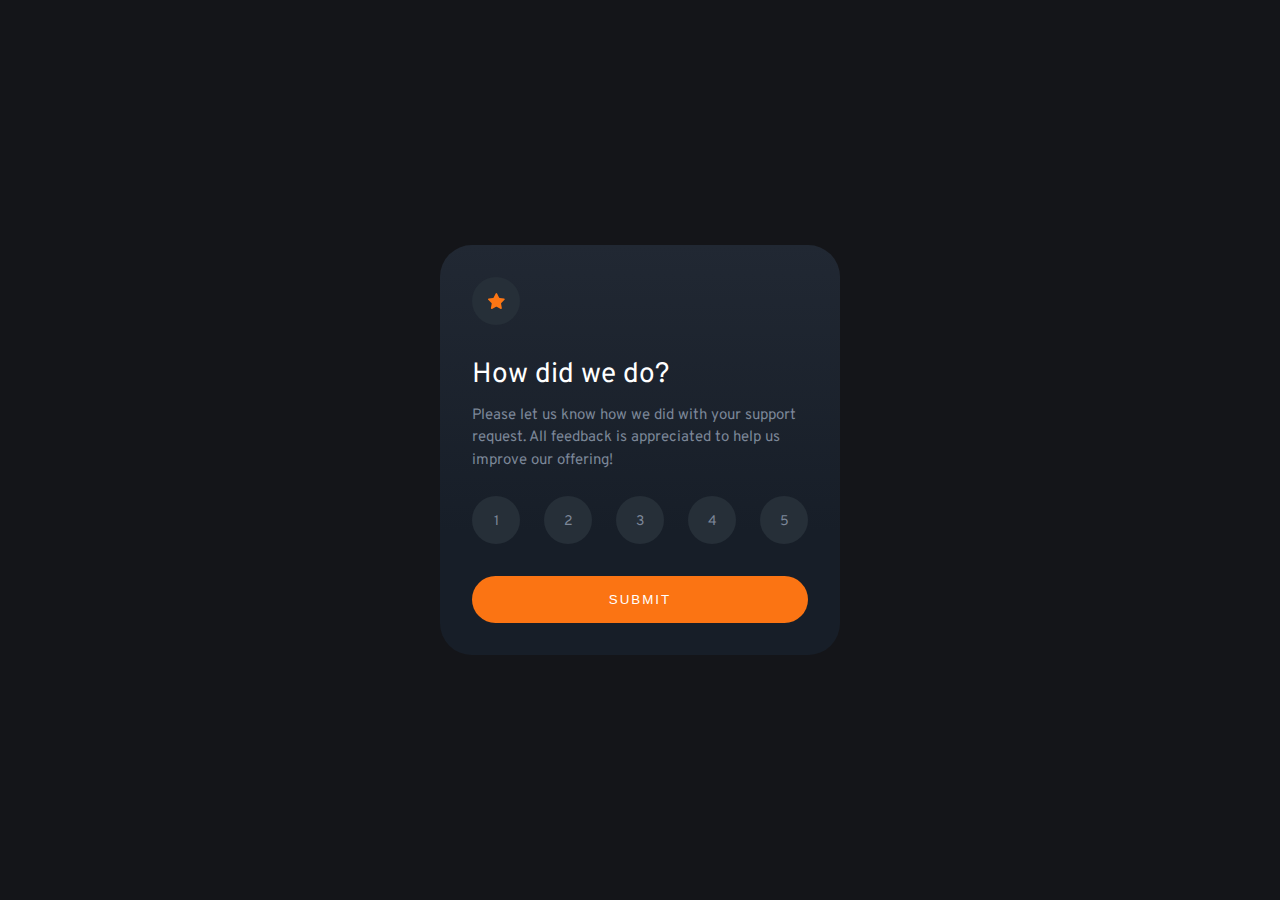
==== index.html @ 4e581e81 "init commit" ====
<!DOCTYPE html>
<html lang="en">
  <head>
    <meta charset="UTF-8" />
    <meta name="viewport" content="width=device-width, initial-scale=1.0" />
    <!-- displays site properly based on user's device -->

    <link
      rel="icon"
      type="image/png"
      sizes="32x32"
      href="./images/favicon-32x32.png"
    />
    <link href="styles.css" rel="stylesheet" />
    <link rel="preconnect" href="https://fonts.googleapis.com" />
    <link rel="preconnect" href="https://fonts.gstatic.com" crossorigin />

    <title>Frontend Mentor | Interactive rating component</title>
  </head>
  <body>
    <main>
      <div class="card">
        <span class="circle-background">
          <img src="./images/icon-star.svg" alt="Star Icon" />
        </span>
        <h1>How did we do?</h1>
        <p>
          Please let us know how we did with your support request. All feedback
          is appreciated to help us improve our offering!
        </p>
        <form class="rating-form" action="success.html">
          <fieldset class="rating-container">
            <input type="radio" id="rating-1" name="rating" value="1" />
            <label for="rating-1" class="circle-background">1</label>
            <input type="radio" id="rating-2" name="rating" value="2" />
            <label for="rating-2" class="circle-background">2</label>
            <input type="radio" id="rating-3" name="rating" value="3" />
            <label for="rating-3" class="circle-background">3</label>
            <input type="radio" id="rating-4" name="rating" value="4" />
            <label for="rating-4" class="circle-background">4</label>
            <input type="radio" id="rating-5" name="rating" value="5" />
            <label for="rating-5" class="circle-background">5</label>
          </fieldset>
          <input class="button-submit" type="submit" value="Submit" />
        </form>
      </div>
    </main>
  </body>
</html>
---- styles.css ----
@import url('https://fonts.googleapis.com/css2?family=Overpass:wght@400;700&display=swap');

* {
    margin: 0;
    padding: 0;
    box-sizing: border-box;
}

:root {
    --colorPrimary: hsl(25, 97%, 53%);
    --colorSecondary-700: hsl(213, 19%, 18%);
    --colorNeutral-500: hsl(216, 12%, 54%);
}

html {
    font-size: 16px;
}

body {
    font-family: 'Overpass', sans-serif;
    background-color: #141519;
}

main {
    display: flex;
    align-items: center;
    min-height: 100vh;
}

.card {
    background: linear-gradient(0deg, #171e28 30%, #212833 100%);
    padding: 2rem 1.5rem 2.25rem;
    border-radius: 1rem;
    width: 22rem;
    margin: auto;
}

.card-success {
    text-align: center;
}

.card .circle-background {
    background-color: #262f38;
    width: 2.5rem;
    height: 2.5rem;
    display: flex;
    align-items: center;
    justify-content: center;
    border-radius: 50%;
    color: var(--colorNeutral-500);
}

.card h1 {
    color: #fff;
    font-size: 1.5rem;
    font-weight: 400;
    margin: 1rem 0;
}

.card p {
    font-size: 0.9375rem;
    color: var(--colorNeutral-500);
    line-height: 1.5;
    display: block;
}

.rating-form fieldset {
    display: flex;
    align-items: center;
    justify-content: space-between;
    border: 0;
    margin: 1.5rem 0;
}

.rating-form input[type="radio"] {
    appearance: none;
    -moz-appearance: none;
    -webkit-appearance: none;
    display: none;
}

.rating-form input[type="radio"]:checked + label {
    background-color: var(--colorNeutral-500);
    color: #fff;
}

.rating-form input[type="radio"] + label {
    cursor: pointer;
    line-height: 1;
    font-size: 14px;
	padding: 1.25rem 1rem 1rem;
}

.rating-form label:hover {
    background-color: var(--colorPrimary);
    color: #fff;
}

.rating-form .button-submit {
    background-color: var(--colorPrimary);
    padding: 1rem;
    border-radius: 9999px;
    width: 100%;
    display: block;
    color: #fff;
    font-weight: 400;
    border: 0;
    letter-spacing: 2px;
    text-transform: uppercase;
    cursor: pointer;
}

.rating-form .button-submit:hover {
    background-color: #fff;
    color: var(--colorPrimary);
}

.rating-pill {
    color: var(--colorPrimary);
    padding: 0.65rem 1rem 0.4rem;
    border-radius: 9999px;
    line-height: 1.1;
    background-color: var(--colorSecondary-700);
    margin: 1rem 0;
    font-size: 0.875rem;
    display: inline-block;
}

@media screen and (min-width: 48em) {
    .card {
        width: 25rem;
        padding: 2rem;
        border-radius: 2rem;
    }

    .card h1 {
        font-size: 1.75rem;
        margin: 1rem 0 0.75rem;
    }

    .card .circle-background + h1 {
        margin-top: 2rem;
    }

    .card img {
        display: inline-block;
        margin: 1rem 0;
    }
    
    .card .circle-background {
        width: 3rem;
        height: 3rem;
    }

    .rating-form .button-submit {
        margin-top: 2rem;
    }

    .card p {
        margin-bottom: 1.5rem;
    }
}
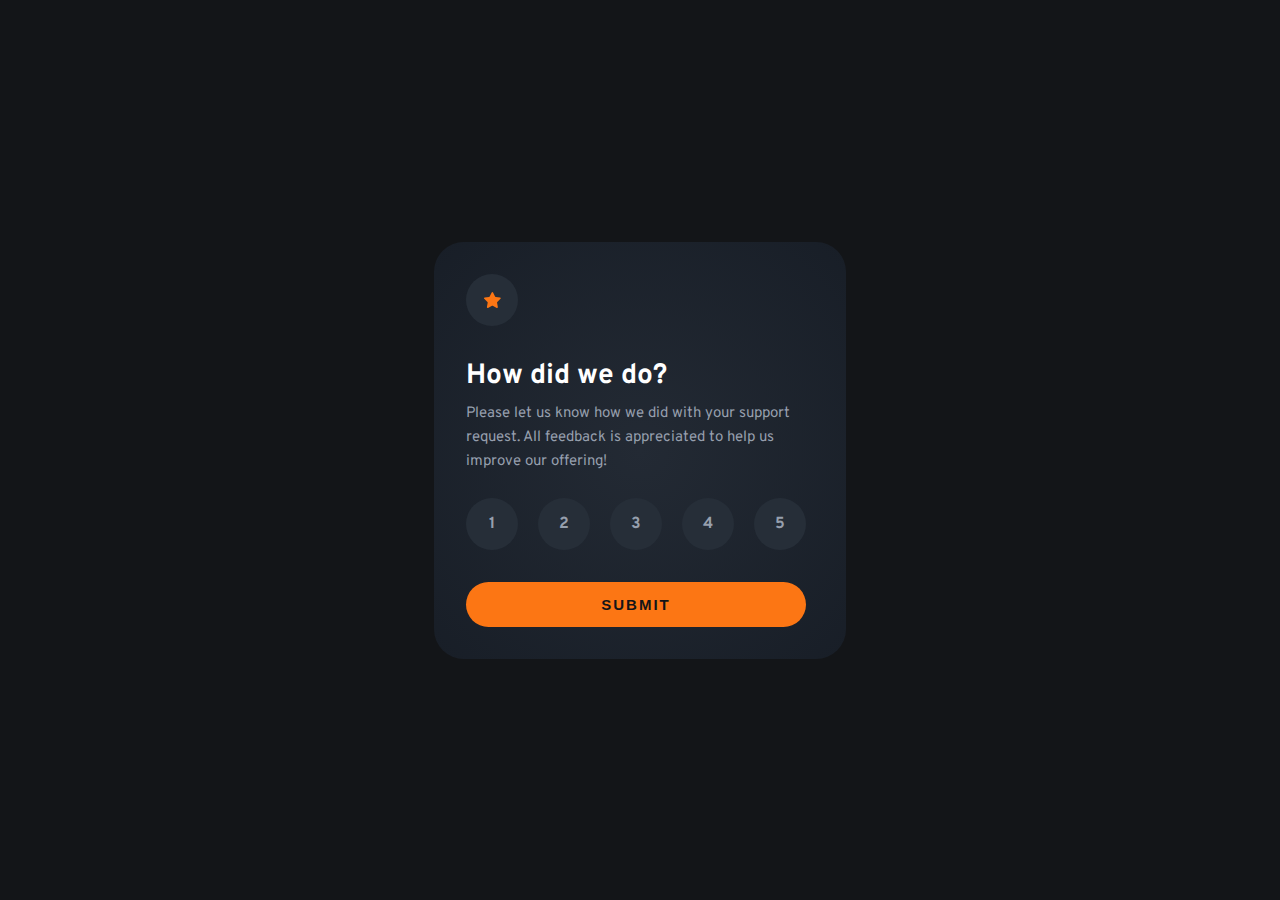
==== commit 7215246d: "Improve accessibility" ====
--- a/index.html
+++ b/index.html
@@ -1,49 +1,48 @@
 <!DOCTYPE html>
 <html lang="en">
-  <head>
-    <meta charset="UTF-8" />
-    <meta name="viewport" content="width=device-width, initial-scale=1.0" />
-    <!-- displays site properly based on user's device -->
-
+<head>
+    <meta charset="UTF-8"/>
+    <meta name="viewport" content="width=device-width, initial-scale=1.0"/>
     <link
-      rel="icon"
-      type="image/png"
-      sizes="32x32"
-      href="./images/favicon-32x32.png"
+            rel="icon"
+            type="image/png"
+            sizes="32x32"
+            href="./images/favicon-32x32.png"
     />
-    <link href="styles.css" rel="stylesheet" />
-    <link rel="preconnect" href="https://fonts.googleapis.com" />
-    <link rel="preconnect" href="https://fonts.gstatic.com" crossorigin />
+    <link href="styles.css" rel="stylesheet"/>
+    <link rel="preconnect" href="https://fonts.googleapis.com"/>
+    <link rel="preconnect" href="https://fonts.gstatic.com" crossorigin/>
 
     <title>Frontend Mentor | Interactive rating component</title>
-  </head>
-  <body>
-    <main>
-      <div class="card">
+</head>
+<body>
+<main>
+    <div class="card">
         <span class="circle-background">
-          <img src="./images/icon-star.svg" alt="Star Icon" />
+          <img src="./images/icon-star.svg" alt="Star Icon"/>
         </span>
-        <h1>How did we do?</h1>
-        <p>
-          Please let us know how we did with your support request. All feedback
-          is appreciated to help us improve our offering!
+        <h1 class="headline">How did we do?</h1>
+        <p class="text-content">
+            Please let us know how we did with your support request. All feedback
+            is appreciated to help us improve our offering!
         </p>
         <form class="rating-form" action="success.html">
-          <fieldset class="rating-container">
-            <input type="radio" id="rating-1" name="rating" value="1" />
-            <label for="rating-1" class="circle-background">1</label>
-            <input type="radio" id="rating-2" name="rating" value="2" />
-            <label for="rating-2" class="circle-background">2</label>
-            <input type="radio" id="rating-3" name="rating" value="3" />
-            <label for="rating-3" class="circle-background">3</label>
-            <input type="radio" id="rating-4" name="rating" value="4" />
-            <label for="rating-4" class="circle-background">4</label>
-            <input type="radio" id="rating-5" name="rating" value="5" />
-            <label for="rating-5" class="circle-background">5</label>
-          </fieldset>
-          <input class="button-submit" type="submit" value="Submit" />
+            <fieldset class="rating-container">
+                <legend class="sr-only">Rating</legend>
+                <input type="radio" id="rating-1" name="rating" value="1" class="sr-only"/>
+                <label for="rating-1" class="circle-background">1</label>
+                <input type="radio" id="rating-2" name="rating" value="2" class="sr-only"/>
+                <label for="rating-2" class="circle-background">2</label>
+                <input type="radio" id="rating-3" name="rating" value="3" class="sr-only"/>
+                <label for="rating-3" class="circle-background">3</label>
+                <input type="radio" id="rating-4" name="rating" value="4" class="sr-only"/>
+                <label for="rating-4" class="circle-background">4</label>
+                <input type="radio" id="rating-5" name="rating" value="5" class="sr-only"/>
+                <label for="rating-5" class="circle-background">5</label>
+            </fieldset>
+            <input class="button-submit" type="submit" value="Submit"/>
         </form>
-      </div>
-    </main>
-  </body>
+    </div>
+</main>
+</body>
 </html>
--- a/styles.css
+++ b/styles.css
@@ -7,9 +7,10 @@
 }
 
 :root {
-    --colorPrimary: hsl(25, 97%, 53%);
-    --colorSecondary-700: hsl(213, 19%, 18%);
-    --colorNeutral-500: hsl(216, 12%, 54%);
+    --darkBlue: #262E38;
+    --lightGrey: #969FAD;
+    --orange: #FC7614;
+    --veryDarkBlue: #131518;
 }
 
 html {
@@ -18,7 +19,7 @@
 
 body {
     font-family: 'Overpass', sans-serif;
-    background-color: #141519;
+    background-color: var(--veryDarkBlue);
 }
 
 main {
@@ -27,11 +28,22 @@
     min-height: 100vh;
 }
 
+.sr-only {
+    position: absolute;
+    width: 1px;
+    height: 1px;
+    padding: 0;
+    margin: -1px;
+    overflow: hidden;
+    clip: rect(0, 0, 0, 0);
+    white-space: nowrap;
+    border-width: 0;
+}
+
 .card {
-    background: linear-gradient(0deg, #171e28 30%, #212833 100%);
-    padding: 2rem 1.5rem 2.25rem;
-    border-radius: 1rem;
-    width: 22rem;
+    background: radial-gradient(circle at center, #232A34 0, #181E27 100%);
+    padding: 1.5rem 1.5rem 2rem;
+    border-radius: 0.9375rem;
     margin: auto;
 }
 
@@ -40,32 +52,38 @@
 }
 
 .card .circle-background {
-    background-color: #262f38;
-    width: 2.5rem;
-    height: 2.5rem;
+    background-color: var(--darkBlue);
+    width: 2.625rem;
+    height: 2.625rem;
     display: flex;
     align-items: center;
     justify-content: center;
     border-radius: 50%;
-    color: var(--colorNeutral-500);
-}
-
-.card h1 {
+    color: var(--lightGrey);
+    font-weight: 700;
+    font-size: 0.875rem;
+    line-height: 1;
+    transition: background-color 0.3s ease, color 0.3s ease;
+}
+
+.card .headline {
     color: #fff;
     font-size: 1.5rem;
-    font-weight: 400;
+    font-weight: 700;
     margin: 1rem 0;
 }
 
-.card p {
-    font-size: 0.9375rem;
-    color: var(--colorNeutral-500);
-    line-height: 1.5;
+.card .text-content {
+    font-size: 0.875rem;
+    color: var(--lightGrey);
+    line-height: 1.375rem;
     display: block;
+    max-width: 31ch;
 }
 
 .rating-form fieldset {
     display: flex;
+    color: var(--lightGrey);
     align-items: center;
     justify-content: space-between;
     border: 0;
@@ -73,90 +91,117 @@
 }
 
 .rating-form input[type="radio"] {
+    -webkit-appearance: none;
     appearance: none;
-    -moz-appearance: none;
-    -webkit-appearance: none;
-    display: none;
-}
-
-.rating-form input[type="radio"]:checked + label {
-    background-color: var(--colorNeutral-500);
-    color: #fff;
-}
-
-.rating-form input[type="radio"] + label {
+    background-color: #fff;
+}
+
+input[type="radio"]:focus + .circle-background {
+    outline: 2px solid #fff;
+    outline-offset: 3px;
+}
+
+.rating-form input[type="radio"]:checked + .circle-background {
+    background-color: #fff;
+    color: var(--darkBlue);
+}
+
+.rating-form input[type="radio"] + .circle-background {
     cursor: pointer;
-    line-height: 1;
-    font-size: 14px;
-	padding: 1.25rem 1rem 1rem;
-}
-
-.rating-form label:hover {
-    background-color: var(--colorPrimary);
-    color: #fff;
+}
+
+.rating-form .circle-background:hover {
+    background-color: var(--orange);
+    color: var(--darkBlue);
 }
 
 .rating-form .button-submit {
-    background-color: var(--colorPrimary);
-    padding: 1rem;
+    background-color: var(--orange);
+    padding: 0.875rem;
     border-radius: 9999px;
     width: 100%;
     display: block;
-    color: #fff;
-    font-weight: 400;
+    color: var(--veryDarkBlue);
+    font-size: 0.875rem;
+    font-weight: 700;
     border: 0;
     letter-spacing: 2px;
     text-transform: uppercase;
     cursor: pointer;
+    transition: 0.3s ease;
 }
 
 .rating-form .button-submit:hover {
     background-color: #fff;
-    color: var(--colorPrimary);
-}
-
-.rating-pill {
-    color: var(--colorPrimary);
-    padding: 0.65rem 1rem 0.4rem;
+}
+
+.rating-form .button-submit:focus {
+    outline: 2px solid #fff;
+    outline-offset: 3px;
+}
+
+.card-success .image-success {
+    display: block;
+    max-width: 100%;
+    height: 6rem;
+    margin: 0.5rem auto 0;
+}
+
+.card-success .rating-pill {
+    color: var(--orange);
+    padding: 0.25rem 0.75rem;
     border-radius: 9999px;
-    line-height: 1.1;
-    background-color: var(--colorSecondary-700);
-    margin: 1rem 0;
-    font-size: 0.875rem;
-    display: inline-block;
+    background-color: var(--darkBlue);
+    border: 1px solid var(--darkBlue);
+    font-size: 0.875rem;
+    line-height: 1.375rem;
+    display: flex;
+    gap: 0.15rem;
+    align-items: center;
+    justify-content: center;
+    max-width: fit-content;
+    margin: 1.5rem auto;
 }
 
 @media screen and (min-width: 48em) {
     .card {
-        width: 25rem;
-        padding: 2rem;
-        border-radius: 2rem;
-    }
-
-    .card h1 {
+        padding: 2rem 2.5rem 2rem 2rem;
+        border-radius: 1.875rem;
+    }
+
+    .card .headline {
         font-size: 1.75rem;
-        margin: 1rem 0 0.75rem;
+        margin: 1rem 0 0.5rem;
+    }
+
+    .card .text-content {
+        max-width: 21.25rem;
+        font-size: 0.9375rem;
+        line-height: 1.5rem;
+        margin-bottom: 1.5rem;
     }
 
     .card .circle-background + h1 {
         margin-top: 2rem;
     }
 
-    .card img {
-        display: inline-block;
-        margin: 1rem 0;
-    }
-    
+    .card .image-success {
+        height: 6.75rem;
+        margin: 0.75rem auto;
+    }
+
     .card .circle-background {
-        width: 3rem;
-        height: 3rem;
+        width: 3.25rem;
+        height: 3.25rem;
+        font-size: 1rem;
     }
 
     .rating-form .button-submit {
         margin-top: 2rem;
-    }
-
-    .card p {
-        margin-bottom: 1.5rem;
+        font-size: 0.9375rem;
+    }
+
+    .card-success .rating-pill {
+        margin: 2rem auto;
     }
 }